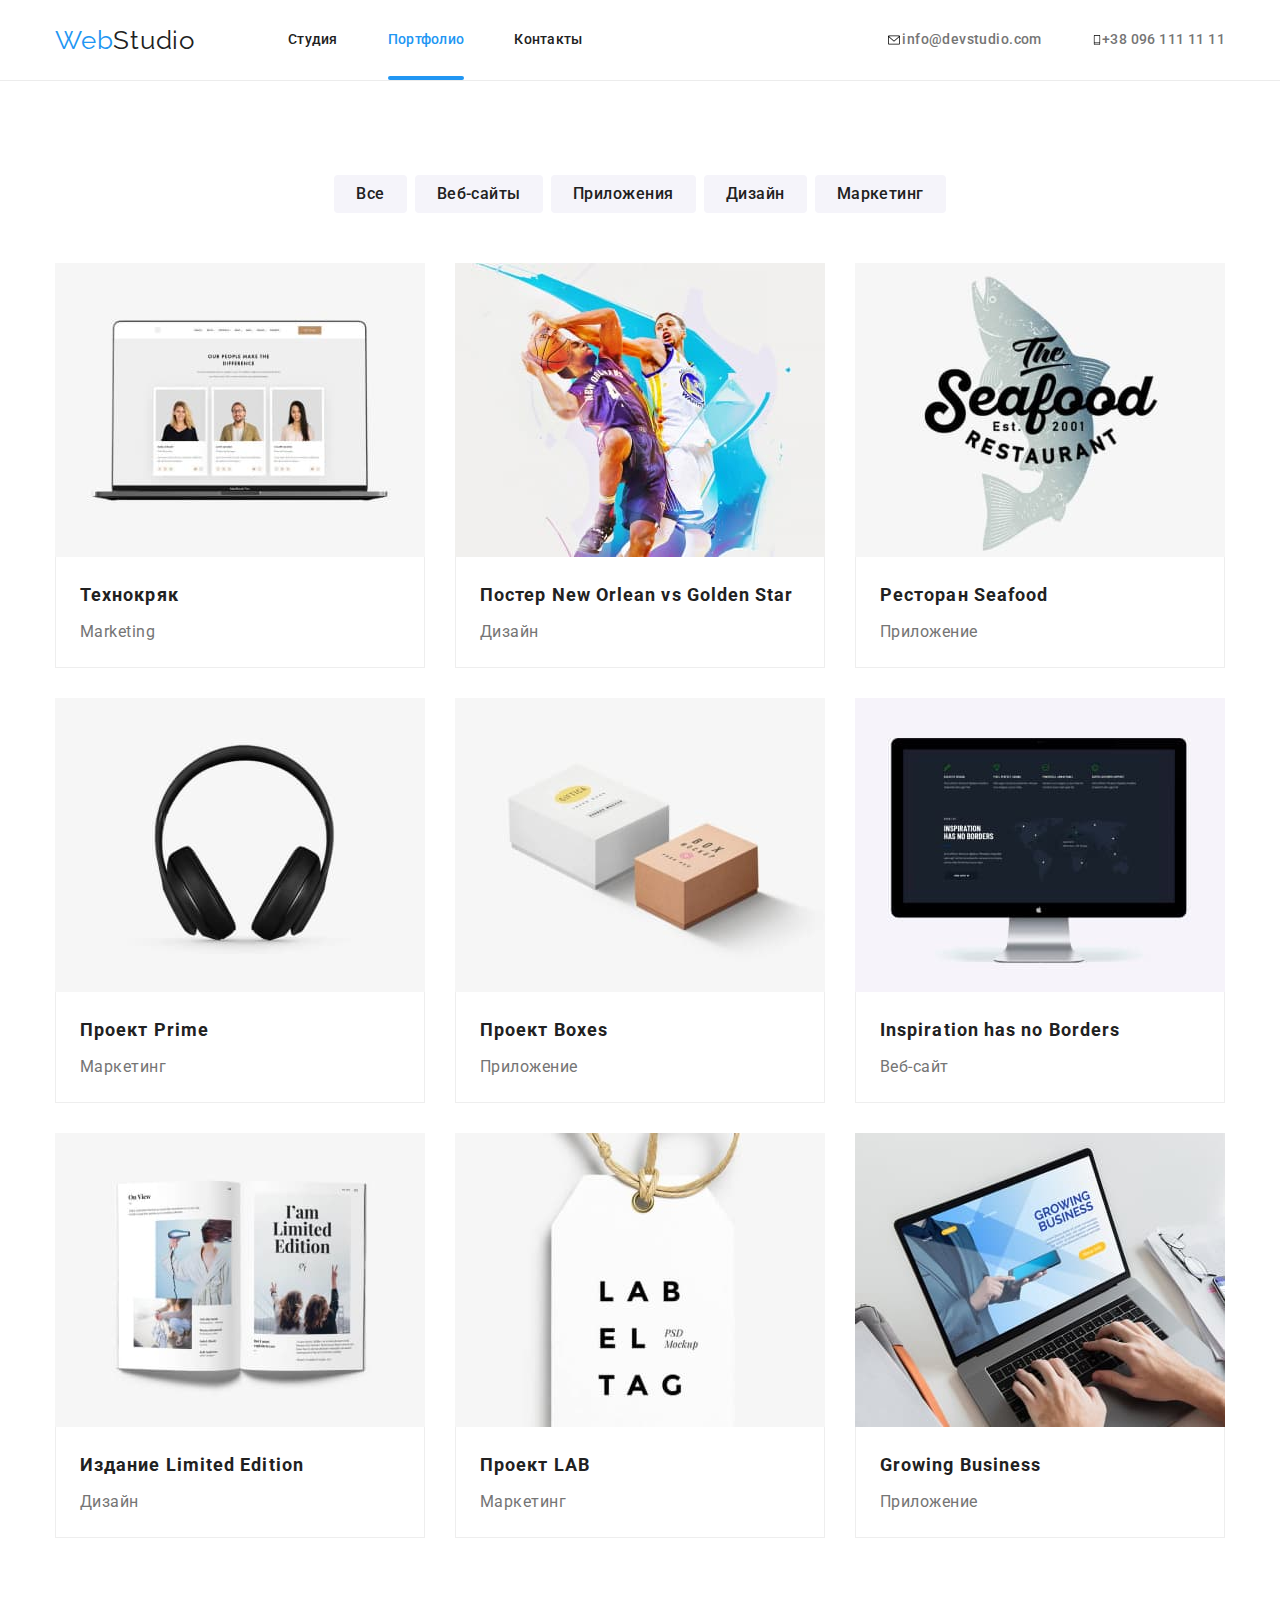
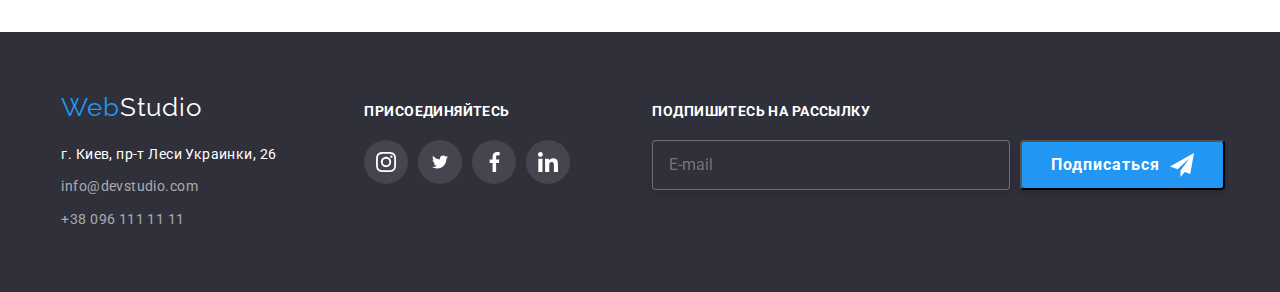
==== portfolio.html @ 7a518232 "Добавление с 7 дз" ====
<!DOCTYPE html>
<html lang="ru">
  <head>
    <meta charset="UTF-8" />
    <meta http-equiv="X-UA-Compatible" content="IE=edge" />
    <meta name="viewport" content="width=device-width, initial-scale=1.0" />
    <title>Портфолио</title>
    <link rel="preconnect" href="https://fonts.gstatic.com" />
    <link
      href="https://fonts.googleapis.com/css2?family=Raleway:wght@700&family=Roboto:wght@400;500;700;900&display=swap"
      rel="stylesheet"
    />
    <link
      rel="stylesheet"
      href="https://cdnjs.cloudflare.com/ajax/libs/modern-normalize/1.0.0/modern-normalize.min.css"
    />
    <link rel="stylesheet" href="css/main.min.css" />
  </head>

  <body class="page">
    <header class="site-header">
      <div class="container">
        <nav class="site-header__nav">
          <a class="logo" href="#">
            <span class="logo__text_accept-color">Web</span
            ><span class="logo__text">Studio</span>
          </a>

          <ul class="site-nav">
            <li class="site-nav__item">
              <a href="index.html" class="site-nav__link">Студия</a>
            </li>
            <li class="site-nav__item">
              <a
                href="portfolio.html"
                class="site-nav__link site-nav__link-is-active"
                >Портфолио</a
              >
            </li>
            <li class="site-nav__item">
              <a href="" class="site-nav__link">Контакты</a>
            </li>
          </ul>
        </nav>

        <ul class="contact-nav">
          <li class="contact-nav__item">
            <a href="mailto:info@devstudio.com" class="contact-nav__link">
              <svg class="contact__icon" width="16" height="12">
                <use href="./images/icons.svg#icon-envelope"></use>
              </svg>
              info@devstudio.com
            </a>
          </li>

          <li class="contact-nav__item">
            <a href="tel:+380961111111" class="contact-nav__link">
              <svg class="contact__icon" width="10" height="16">
                <use href="./images/icons.svg#icon-smartphone"></use>
              </svg>
              +38 096 111 11 11</a
            >
          </li>
        </ul>
      </div>
    </header>

    <main>
      <section class="section">
        <h1 hidden>Портфолио</h1>

        <!-- PORTFOLIO-NAVIGATION -->

        <div class="container">
          <ul class="portfolio-nav">
            <li class="portfolio-nav__item">
              <button type="button" class="portfolio-nav__button">Все</button>
            </li>
            <li class="portfolio-nav__item">
              <button type="button" class="portfolio-nav__button">
                Веб-сайты
              </button>
            </li>
            <li class="portfolio-nav__item">
              <button type="button" class="portfolio-nav__button">
                Приложения
              </button>
            </li>
            <li class="portfolio-nav__item">
              <button type="button" class="portfolio-nav__button">
                Дизайн
              </button>
            </li>
            <li class="portfolio-nav__item">
              <button type="button" class="portfolio-nav__button">
                Маркетинг
              </button>
            </li>
          </ul>

          <!--PORTFOLIO  -->

          <ul class="portfolio">
            <li class="portfolio__item">
              <a href="">
                <div class="portfolio__card">
                  <div class="portfolio__overlay">
                    Технокряк это современная площадка распространения
                    коронавируса. Компании используют эту платформу для
                    цифрового шпионажа и атак на защищённые сервера конкурентов.
                  </div>
                  <img
                    src="images/portfolio-1.jpg"
                    width="370"
                    alt="технокряк"
                  />
                </div>
                <div class="portfolio__direction">
                  <h2 class="portfolio__title">Технокряк</h2>
                  <p class="portfolio__text">Marketing</p>
                </div>
              </a>
            </li>

            <li class="portfolio__item">
              <a href="">
                <div class="portfolio__card">
                  <div class="portfolio__overlay">
                    Технокряк это современная площадка распространения
                    коронавируса. Компании используют эту платформу для
                    цифрового шпионажа и атак на защищённые сервера конкурентов.
                  </div>
                  <img
                    src="images/portfolio-2.jpg"
                    width="370"
                    alt="Постер New Orlean vs Golden Star"
                  />
                </div>
                <div class="portfolio__direction">
                  <h2 class="portfolio__title">
                    Постер New Orlean vs Golden Star
                  </h2>
                  <p class="portfolio__text">Дизайн</p>
                </div>
              </a>
            </li>

            <li class="portfolio__item">
              <a href="">
                <div class="portfolio__card">
                  <div class="portfolio__overlay">
                    Технокряк это современная площадка распространения
                    коронавируса. Компании используют эту платформу для
                    цифрового шпионажа и атак на защищённые сервера конкурентов.
                  </div>
                  <img
                    src="images/portfolio-3.jpg"
                    width="370"
                    alt="Ресторан Seafood"
                  />
                </div>
                <div class="portfolio__direction">
                  <h2 class="portfolio__title">Ресторан Seafood</h2>
                  <p class="portfolio__text">Приложение</p>
                </div>
              </a>
            </li>

            <li class="portfolio__item">
              <a href="">
                <div class="portfolio__card">
                  <div class="portfolio__overlay">
                    Технокряк это современная площадка распространения
                    коронавируса. Компании используют эту платформу для
                    цифрового шпионажа и атак на защищённые сервера конкурентов.
                  </div>
                  <img
                    src="images/potfolio-4.jpg"
                    width="370"
                    alt="Проект Prime"
                  />
                </div>
                <div class="portfolio__direction">
                  <h2 class="portfolio__title">Проект Prime</h2>
                  <p class="portfolio__text">Маркетинг</p>
                </div>
              </a>
            </li>

            <li class="portfolio__item">
              <a href="">
                <div class="portfolio__card">
                  <div class="portfolio__overlay">
                    Технокряк это современная площадка распространения
                    коронавируса. Компании используют эту платформу для
                    цифрового шпионажа и атак на защищённые сервера конкурентов.
                  </div>
                  <img
                    src="images/portfolio-5.jpg"
                    width="370"
                    alt="Проект Boxes"
                  />
                </div>
                <div class="portfolio__direction">
                  <h2 class="portfolio__title">Проект Boxes</h2>
                  <p class="portfolio__text">Приложение</p>
                </div>
              </a>
            </li>

            <li class="portfolio__item">
              <a href="">
                <div class="portfolio__card">
                  <div class="portfolio__overlay">
                    Технокряк это современная площадка распространения
                    коронавируса. Компании используют эту платформу для
                    цифрового шпионажа и атак на защищённые сервера конкурентов.
                  </div>
                  <img
                    src="images/portfolio-6.jpg"
                    width="370"
                    alt="Inspiration has no Borders"
                  />
                </div>
                <div class="portfolio__direction">
                  <h2 class="portfolio__title">Inspiration has no Borders</h2>
                  <p class="portfolio__text">Веб-сайт</p>
                </div>
              </a>
            </li>

            <li class="portfolio__item">
              <a href="">
                <div class="portfolio__card">
                  <div class="portfolio__overlay">
                    Технокряк это современная площадка распространения
                    коронавируса. Компании используют эту платформу для
                    цифрового шпионажа и атак на защищённые сервера конкурентов.
                  </div>
                  <img
                    src="images/portfolio-7.jpg"
                    width="370"
                    alt="Издание Limited Edition"
                  />
                </div>
                <div class="portfolio__direction">
                  <h2 class="portfolio__title">Издание Limited Edition</h2>
                  <p class="portfolio__text">Дизайн</p>
                </div>
              </a>
            </li>

            <li class="portfolio__item">
              <a href="">
                <div class="portfolio__card">
                  <div class="portfolio__overlay">
                    Технокряк это современная площадка распространения
                    коронавируса. Компании используют эту платформу для
                    цифрового шпионажа и атак на защищённые сервера конкурентов.
                  </div>
                  <img
                    src="images/portfolio-8.jpg"
                    width="370"
                    alt="Проект LAB"
                  />
                </div>
                <div class="portfolio__direction">
                  <h2 class="portfolio__title">Проект LAB</h2>
                  <p class="portfolio__text">Маркетинг</p>
                </div>
              </a>
            </li>

            <li class="portfolio__item">
              <a href="">
                <div class="portfolio__card">
                  <div class="portfolio__overlay">
                    Технокряк это современная площадка распространения
                    коронавируса. Компании используют эту платформу для
                    цифрового шпионажа и атак на защищённые сервера конкурентов.
                  </div>
                  <img
                    src="images/portfolio-9.jpg"
                    width="370"
                    alt="Growing Business"
                  />
                </div>
                <div class="portfolio__direction">
                  <h2 class="portfolio__title">Growing Business</h2>
                  <p class="portfolio__text">Приложение</p>
                </div>
              </a>
            </li>
          </ul>
        </div>
      </section>
    </main>

    <!-- FOOTER -->

    <footer class="footer">
      <div class="container">
        <div class="footer-contaсt">
          <a class="logo" href="#">
            <span class="logo__text_accept-color">Web</span
            ><span class="logo__text_white">Studio</span>
          </a>
          <address class="footer-contaсt__address">
            г. Киев, пр-т Леси Украинки, 26

            <ul class="footer-contaсt__list">
              <li class="footer-contaсt__item">
                <a href="mailto:info@devstudio.com" class="footer-contaсt__link"
                  >info@devstudio.com</a
                >
              </li>
              <li class="footer-contaсt__item">
                <a href="tel:+380961111111" class="footer-contaсt__link"
                  >+38 096 111 11 11</a
                >
              </li>
            </ul>
          </address>
        </div>

        <!--FOOTER-SOCIAL-LINKS-->

        <div class="footer-social-links">
          <p class="footer__title">Присоединяйтесь</p>
          <ul class="footer-social-links__list">
            <li class="footer-social-links__item">
              <a class="footer-social-links__link" href="#">
                <svg width="20" height="20" class="footer-social-links__icon">
                  <use href="./images/icons.svg#icon-instagram"></use>
                </svg>
              </a>
            </li>
            <li class="footer-social-links__item">
              <a class="footer-social-links__link" href="#">
                <svg width="20" height="16" class="footer-social-links__icon">
                  <use href="./images/icons.svg#icon-twitter"></use>
                </svg>
              </a>
            </li>
            <li class="footer-social-links__item">
              <a class="footer-social-links__link" href="#">
                <svg width="25" height="20" class="footer-social-links__icon">
                  <use href="./images/icons.svg#icon-facebook"></use>
                </svg>
              </a>
            </li>
            <li class="footer-social-links__item">
              <a class="footer-social-links__link" href="#">
                <svg width="20" height="20" class="footer-social-links__icon">
                  <use href="./images/icons.svg#icon-linkedin"></use>
                </svg>
              </a>
            </li>
          </ul>
        </div>

        <!--FOOTER-FORM-SUBSCRIBE-->

        <div>
          <p class="footer__title">Подпишитесь на рассылку</p>
          <form class="form-subscribe">
            <div class="form-subscribe__wrapper">
              <input
                type="email"
                name="email"
                class="form-subscribe__send-email"
                placeholder="E-mail"
              />
            </div>

            <div>
              <button type="submit" class="form-subscribe__submit-email">
                Подписаться
                <svg width="24" height="24" class="form-subscribe__icon-send">
                  <use href="./images/icons.svg#icon-icon-send"></use>
                </svg>
              </button>
            </div>
          </form>
        </div>
      </div>
    </footer>
  </body>
</html>
---- css/main.min.css ----
.page{background-color:#fff;font-family:Roboto, sans-serif}.container{width:1200px;padding:0px 15px;margin:auto}.section{padding-top:94px;padding-bottom:94px}.section__title{color:#212121;letter-spacing:0.03em;font-weight:700;font-size:36px;line-height:1.16;text-align:center;margin-top:0;margin-bottom:50px}ul{list-style:none;padding:0}a{text-decoration:none}img{display:block;max-width:100%}.site-header{border-bottom:1px solid #ececec}.site-header .container{display:flex;justify-content:space-between;align-items:center}.site-header__nav{display:flex;align-items:center}.logo{font-family:Raleway, sans-serif;letter-spacing:0.03em;font-size:26px;line-height:1.19;padding-left:0px;margin-right:93px}.logo__text_accept-color{color:#2196f3}.logo__text{color:#212121}.logo__text_white{color:#fff;letter-spacing:0.03em;font-size:26px;line-height:1.19}.site-nav{display:flex;align-items:center;margin:0px}.site-nav__link{color:#212121;letter-spacing:0.02em;font-weight:500;font-size:14px;line-height:1.14;display:block;padding-bottom:32px;padding-top:32px;transition:color 250ms cubic-bezier(0.4, 0, 0.2, 1)}.site-nav__link:hover,.site-nav__link:focus{color:#2196f3}.site-nav__link-is-active{position:relative;color:#2196f3}.site-nav__link-is-active::after{content:"";position:absolute;left:0;bottom:0;display:block;width:100%;height:4px;border-radius:2px;background-color:#2196f3}.site-nav__item:not(:last-child){margin-right:50px}.contact-nav{padding:0px;margin:0px;display:flex;align-items:center}.contact-nav__link{color:#757575;letter-spacing:0.03em;font-weight:500;font-size:14px;line-height:1.14;margin-top:0px;margin-bottom:0px;margin-left:auto;display:flex;align-items:center;transition:color 250ms cubic-bezier(0.4, 0, 0.2, 1)}.contact-nav__link:hover,.contact-nav__link:focus{color:#2196f3}.contact-nav__item:not(:last-child){margin-right:50px}.contact-nav__icon{fill:#757575;margin-right:10px;transition:fill 250ms cubic-bezier(0.4, 0, 0.2, 1)}.contact-nav__link:hover .contact-nav__icon,.contact-nav__link:focus .contact-nav__icon{fill:#2196f3}.site-hero{margin-top:0px;margin-bottom:0px;text-align:center;max-width:1600px;height:600px;margin-left:auto;margin-right:auto;background-color:#c4c4c4;background-image:linear-gradient(to right, rgba(47,48,58,0.4), rgba(47,48,58,0.4)),url(../images/Overlay.jpg);background-size:cover;background-repeat:no-repeat;background-position:center}.site-hero__title{color:#fff;letter-spacing:0.06em;font-weight:900;font-size:44px;line-height:1.36;margin-top:0px;padding-top:200px;text-transform:uppercase}.site-hero__button{color:#fff;background-color:#2196f3;letter-spacing:0.06em;font-size:16px;line-height:1.87;text-align:center;font-weight:700;cursor:pointer;border-radius:4px;padding:10px 32px;min-width:200px}.feature__list{display:flex;margin:0px}.feature__list .feature__title{letter-spacing:0.03em;font-weight:700;font-size:14px;line-height:1.14;text-transform:uppercase;margin-bottom:10px;margin-top:0px;color:#212121}.feature__list .feature__text{color:#757575;letter-spacing:0.03em;font-size:14px;line-height:1.71;margin:0px;display:flex}.feature__item{width:270px}.feature__item:not(:last-child){margin-right:30px}.feature__item-bgr{width:270px;height:120px;background:#f5f4fa;border-radius:4px;display:flex;margin-bottom:30px}.feature__icon{display:inline-block;margin:auto}.section-skills{padding-top:0px}.section-skills__images{display:flex;justify-content:space-between;margin:0px}.section-skills__card{position:relative}.section-skills__description{width:100%;background:rgba(47,48,58,0.8);padding:27px 82px;font-weight:700;font-size:14px;line-height:1.14;text-align:center;letter-spacing:0.03em;text-transform:uppercase;color:#fff;position:absolute;bottom:0}.section-team{background-color:#f5f4fa}.team-cards{display:flex;margin:0px}.team-cards__item{width:270px;background-color:#fff;text-align:center;box-shadow:0px 1px 3px rgba(0,0,0,0.12),0px 1px 1px rgba(0,0,0,0.14),0px 2px 1px rgba(0,0,0,0.2);border-radius:0px 0px 4px 4px}.team-cards__item:not(:last-child){margin-right:30px}.team-cards__name{padding-top:30px;padding-bottom:30px;padding-left:32px;padding-right:32px}.team-cards__title{font-weight:500;color:#212121;font-size:16px;line-height:1.18;letter-spacing:0.03em;margin-bottom:10px;margin-top:0px}.team-cards__text{color:#757575;font-size:16px;line-height:1.18;letter-spacing:0.03em;margin:0px}.social-network{display:flex;justify-content:space-between;margin:0 auto;margin-top:16px}.social-network__icon{fill:#afb1b8;transition:fill 250ms cubic-bezier(0.4, 0, 0.2, 1)}.social-network__link{width:44px;height:44px;display:flex;justify-content:center;align-items:center;border-radius:50%}.social-network__link{transition:background-color 250ms cubic-bezier(0.4, 0, 0.2, 1)}.social-network__link:hover .social-network__icon{fill:#fff}.social-network__link:hover{background-color:#2196f3}.clients{display:flex;margin:0 auto}.clients__item:not(:last-child){margin-right:30px}.clients__link{width:170px;height:90px;border:1px solid #afb1b8;border-radius:4px;display:flex;align-items:center;justify-content:center;transition:border 250ms cubic-bezier(0.4, 0, 0.2, 1)}.clients__icon{fill:#afb1b8;transition:fill 250ms cubic-bezier(0.4, 0, 0.2, 1)}.clients__link:hover .clients__icon{fill:#2196f3}.clients__link:hover{border:1px solid #2196f3}.portfolio-nav{margin-bottom:50px;display:flex;justify-content:center;margin-top:0px}.portfolio-nav__button{color:#fff;background-color:#2196f3;letter-spacing:0.06em;font-size:16px;line-height:1.87;text-align:center;font-weight:700;cursor:pointer;border-radius:4px;padding:6px 22px;border:0px;transition-property:color, background-color, box-shadow;transition-duration:250ms;transition-timing-function:cubic-bezier(0.4, 0, 0.2, 1)}.portfolio-nav__item{margin-left:8px}.portfolio-nav__item:first-child{margin-left:0px}.portfolio-nav .portfolio-nav__button{background-color:#f5f4fa;color:#212121;border-radius:4px;font-weight:500;font-size:16px;line-height:1.62;letter-spacing:0.03em}.portfolio-nav .portfolio-nav__button:hover,.portfolio-nav .portfolio-nav__button:focus{color:#fff;background-color:#2196f3;box-shadow:0px 3px 1px rgba(0,0,0,0.1),0px 1px 2px rgba(0,0,0,0.08),0px 2px 2px rgba(0,0,0,0.12);border-radius:4px}.portfolio{display:flex;flex-wrap:wrap;margin-top:-30px;margin-left:-30px;margin-bottom:0px}.portfolio__card{position:relative;overflow:hidden}.portfolio__overlay{position:absolute;top:0;left:0;width:100%;height:100%;background-color:rgba(33,150,243,0.9);transform:translateY(100%);transition:transform 250ms cubic-bezier(0.4, 0, 0.2, 1);color:#fff;padding:60px 20px;font-size:18px;line-height:1.55;letter-spacing:0.03em}.portfolio__direction{padding:20px 24px;border-left:1px solid #eee;border-right:1px solid #eee;border-bottom:1px solid #eee}.portfolio__title{color:#212121;font-weight:700;font-size:18px;line-height:2;letter-spacing:0.06em;margin:0px}.portfolio__text{font-size:16px;line-height:1.87;letter-spacing:0.03em;color:#757575;margin-top:4px;margin-bottom:0px}.portfolio__item{background:#fff;box-sizing:border-box;width:370px;padding:0;margin-left:30px;margin-top:30px;transition:box-shadow 250ms cubic-bezier(0.4, 0, 0.2, 1)}.portfolio__item:hover{box-shadow:0px 1px 1px rgba(0,0,0,0.12),0px 4px 4px rgba(0,0,0,0.06),1px 4px 6px rgba(0,0,0,0.16)}.portfolio__item:hover .portfolio__overlay{transform:translateY(0)}.footer{background-color:#2f303a;padding-bottom:60px;padding-top:60px}.footer__title{font-weight:700;text-transform:uppercase;color:#fff;letter-spacing:0.03em;font-size:14px;line-height:1.14;margin-top:0px;margin-bottom:0px}.footer .container{display:flex;align-items:baseline}.footer-contaсt{margin-right:70px;margin-left:auto}.footer-contaсt__address{color:#fff;font-style:normal;font-size:14px;line-height:1.71;letter-spacing:0.03em;margin-top:20px}.footer-contaсt__list{margin-bottom:0px;padding-left:0px;margin-top:9px}.footer-contaсt__link{font-size:14px;line-height:1.71;letter-spacing:0.03em;text-decoration:none;color:rgba(255,255,255,0.6);display:inline-block}.footer-contaсt__item:last-child{margin-top:9px}.footer-social-links{margin-right:82px}.footer-social-links__list{display:flex;margin:0 auto;margin-top:20px}.footer-social-links__item:not(:last-child){margin-right:10px}.footer-social-links__link{width:44px;height:44px;display:flex;justify-content:center;align-items:center;border-radius:50%;background:rgba(255,255,255,0.1)}.footer-social-links__icon{fill:#fff}.footer-social-links__link{transition:background-color 250ms cubic-bezier(0.4, 0, 0.2, 1)}.footer-social-links__link:hover{background:#2196f3}.form-subscribe{display:flex;margin-top:20px}.form-subscribe:focus{color:#2196f3}.form-subscribe__submit-email{display:flex;align-items:center;min-width:200px;height:50px;color:#fff;background-color:#2196f3;letter-spacing:0.06em;font-size:16px;line-height:1.87;text-align:center;font-weight:700;cursor:pointer;border-radius:4px;padding:13px 29px;box-shadow:0px 4px 4px rgba(0,0,0,0.15)}.form-subscribe__icon-send{margin-left:10px;fill:#fff}.form-subscribe__wrapper{position:relative}.form-subscribe__send-email{width:358px;height:50px;margin-right:10px;background-color:#2f303a;border:1px solid rgba(255,255,255,0.3);filter:drop-shadow(0px 4px 4px rgba(0,0,0,0.15));border-radius:4px;padding-left:16px;font-weight:400;font-size:16px;line-height:1.25;color:rgba(255,255,255,0.6)}.form-subscribe__send-email::placeholder{font-weight:400;font-size:16px;line-height:1.25;margin-top:15px;margin-bottom:15px}.backdrop{position:fixed;top:0;left:0;width:100%;height:100%;background-color:rgba(0,0,0,0.2);opacity:1;transition:opacity 250ms cubic-bezier(0.4, 0, 0.2, 1)}.backdrop.is-hidden{opacity:0;pointer-events:none;visibility:hidden;transition:visibility 250ms cubic-bezier(0.4, 0, 0.2, 1),opacity 250ms cubic-bezier(0.4, 0, 0.2, 1)}.backdrop.is-hidden .modal{transform:translate(-50%, -50%) scale(0.9)}.modal{position:absolute;top:50%;left:50%;width:528px;height:581px;background-color:#fff;box-shadow:0px 1px 3px rgba(0,0,0,0.12),0px 1px 1px rgba(0,0,0,0.14),0px 2px 1px rgba(0,0,0,0.2);border-radius:4px;transform:translate(-50%, -50%) scale(1);transition:transform 250ms cubic-bezier(0.4, 0, 0.2, 1)}.modal__content{padding:40px}.modal__header{margin-bottom:12px;font-weight:700;font-size:20px;line-height:1.15;text-align:center;letter-spacing:0.03em;color:#212121}.modal__btn-submit{display:block;margin:0 auto;margin-top:30px;width:200px;height:50px;cursor:pointer;border:none;background:#2196f3;box-shadow:0px 4px 4px rgba(0,0,0,0.15);border-radius:4px;font-weight:700;font-size:16px;line-height:1.87;letter-spacing:0.06em;color:#fff;transition:background-color 250ms cubic-bezier(0.4, 0, 0.2, 1)}.modal__btn-submit:hover{background:#188ce8;box-shadow:0px 4px 4px rgba(0,0,0,0.15);border-radius:4px}.modal__btn-close{position:absolute;top:0;right:0;display:flex;height:38px;padding:0;background-color:#fff;border:none}.modal__btn-close_bgr{position:relative;margin-top:8px;margin-right:8px;width:30px;height:30px;border:1px solid rgba(0,0,0,0.1);border-radius:50%;background-color:#fff}.modal__btn-close_icon{position:absolute;top:50%;left:50%;transform:translate(-50%, -50%);transition:fill 250ms cubic-bezier(0.4, 0, 0.2, 1)}.modal__btn-close_icon:hover,.modal__btn-close_icon:focus{fill:#2196f3}.modal-form{display:flex;flex-direction:column}.modal-form__label-text{color:#757575}.modal-form label:not(:last-child){margin-bottom:10px}.modal-form .modal-input-wrapper__text:focus,.modal-form textarea:focus{outline:none;border:1px solid #2196f3}.modal-form textarea{height:120px;padding:12px 16px;resize:none}.modal-form .modal-input-wrapper__text:focus+.modal-input-wrapper__icon{fill:#2196f3}.modal-input-wrapper{display:block;position:relative}.modal-input-wrapper__text{border:1px solid rgba(33,33,33,0.2);border-radius:4px;width:100%;color:#212121;height:40px;padding-left:42px}.modal-input-wrapper__icon{position:absolute;top:50%;transform:translateY(-50%);left:12px}.checkbox{display:flex;align-items:center;justify-content:center;margin-bottom:30px}.checkbox__link{color:#2196f3;text-decoration:underline;font-weight:normal;font-size:14px;line-height:1.71;letter-spacing:0.03em}.checkbox__hidden{position:absolute;width:1px;height:1px;margin:-1px;border:0;padding:0;clip:rect(0 0 0 0);overflow:hidden}.checkbox__hidden:checked+.checkbox__icon{background-color:#2196f3;border:none}.checkbox__icon{margin-right:8px;display:flex;justify-content:center;align-items:center;width:16px;height:15px;border:2px solid #212121;border-radius:2px}.checkbox__icon>.checkbox__icon-check{fill:transparent}.checkbox:checked+* .checkbox__icon-check{fill:#fff}.checkbox__text{font-weight:normal;font-size:14px;line-height:1.71;letter-spacing:0.03em;color:#757575}
/*# sourceMappingURL=main.min.css.map */
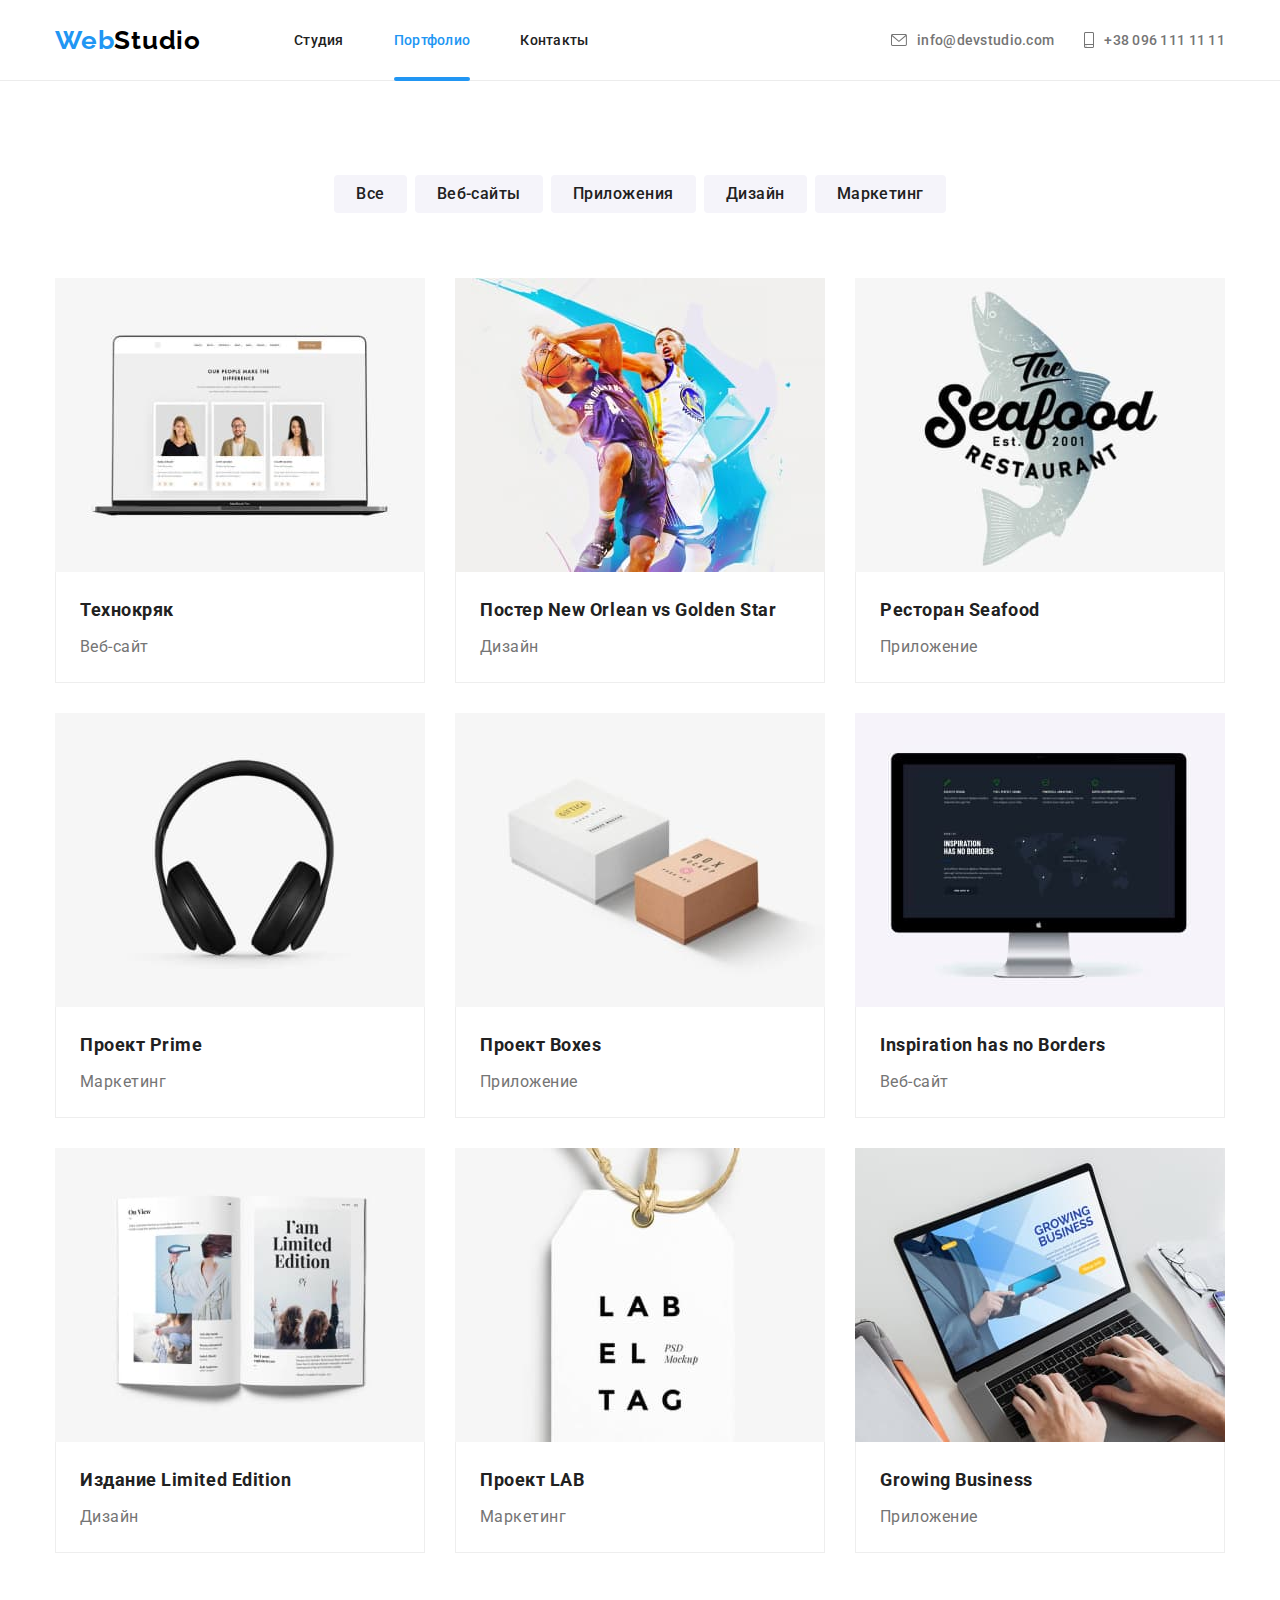
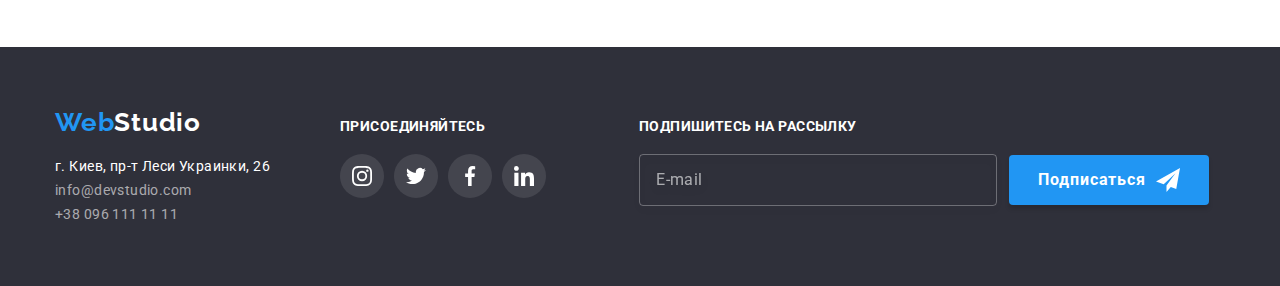
==== commit 497953cc: "Правки" ====
--- a/portfolio.html
+++ b/portfolio.html
@@ -2,388 +2,572 @@
 <html lang="ru">
   <head>
     <meta charset="UTF-8" />
-    <meta http-equiv="X-UA-Compatible" content="IE=edge" />
     <meta name="viewport" content="width=device-width, initial-scale=1.0" />
-    <title>Портфолио</title>
+    <title>WebStudio</title>
+    <link
+      rel="stylesheet"
+      href="https://cdnjs.cloudflare.com/ajax/libs/modern-normalize/1.0.0/modern-normalize.min.css"
+      integrity="sha512-Zx6MlUMKSVJoQ+83OwhdILe8cSEsCzfqThJd7J/VA2UrK6Ctj85p+xzqfyuNXE5B1k25uUdmJ2OzItbBy9GHAQ=="
+      crossorigin="anonymous"
+    />
     <link rel="preconnect" href="https://fonts.gstatic.com" />
+
     <link
       href="https://fonts.googleapis.com/css2?family=Raleway:wght@700&family=Roboto:wght@400;500;700;900&display=swap"
       rel="stylesheet"
     />
-    <link
-      rel="stylesheet"
-      href="https://cdnjs.cloudflare.com/ajax/libs/modern-normalize/1.0.0/modern-normalize.min.css"
-    />
-    <link rel="stylesheet" href="css/main.min.css" />
+    <link rel="stylesheet" href="./css/portfolio.min.css" />
   </head>
-
-  <body class="page">
-    <header class="site-header">
-      <div class="container">
-        <nav class="site-header__nav">
-          <a class="logo" href="#">
-            <span class="logo__text_accept-color">Web</span
-            ><span class="logo__text">Studio</span>
-          </a>
-
-          <ul class="site-nav">
-            <li class="site-nav__item">
-              <a href="index.html" class="site-nav__link">Студия</a>
-            </li>
-            <li class="site-nav__item">
-              <a
-                href="portfolio.html"
-                class="site-nav__link site-nav__link-is-active"
-                >Портфолио</a
-              >
-            </li>
-            <li class="site-nav__item">
-              <a href="" class="site-nav__link">Контакты</a>
-            </li>
-          </ul>
+  <body>
+    <!-- Header -->
+    <header class="header">
+      <div class="container header__container">
+        <nav class="navigation header__navigation" aria-label="Main navigation">
+          <a href="./index.html" aria-label="Логотип WebStudio" class="logo"
+            ><span class="logo--accent">Web</span>Studio</a
+          >
+
+          <button
+            type="button"
+            class="button-menu button--type-button is-open"
+            aria-expanded="false"
+            aria-controls="menu-container"
+            data-menu-button
+          >
+            <svg
+              width="40"
+              height="40"
+              aria-label="Переключатель мобильного меню"
+            >
+              <use
+                class="icon-cross"
+                href="./images/icons/icons.svg#icon-cross"
+              ></use>
+              <use
+                class="icon-menu"
+                href="./images/icons/icons.svg#icon-menu"
+              ></use>
+            </svg>
+          </button>
+
+          <div class="menu-container" id="menu-container" data-menu>
+            <ul class="navigation__site-nav">
+              <li class="navigation__list-item">
+                <a
+                  href="./index.html"
+                  class="navigation__link header__link link-no-style"
+                  >Студия</a
+                >
+              </li>
+              <li class="navigation__list-item">
+                <a
+                  href="./portfolio.html"
+                  class="navigation__link header__link navigation__link--current link-no-style"
+                  >Портфолио</a
+                >
+              </li>
+              <li class="navigation__list-item">
+                <a
+                  href="#address"
+                  class="navigation__link header__link link-no-style"
+                  >Контакты</a
+                >
+              </li>
+            </ul>
+
+            <ul class="contacts-list header__contacts">
+              <li class="contacts-list__item">
+                <a
+                  href="mailto:info@devstudio.com"
+                  class="contacts-list__link header__link link-no-style"
+                >
+                  <svg
+                    class="header__icon header__icon--mail"
+                    width="16"
+                    height="12"
+                  >
+                    <use href="./images/icons/icons.svg#envelope"></use>
+                  </svg>
+                  info@devstudio.com</a
+                >
+              </li>
+              <li class="contacts-list__item">
+                <a
+                  href="tel:+380961111111"
+                  class="contacts-list__link header__link link-no-style"
+                >
+                  <svg
+                    class="header__icon header__icon--phone"
+                    width="10"
+                    height="16"
+                  >
+                    <use href="./images/icons/icons.svg#smartphone"></use>
+                  </svg>
+                  +38 096 111 11 11</a
+                >
+              </li>
+            </ul>
+
+            <ul class="mobile-social">
+              <li class="mobile-social__item link-no-style">
+                <a
+                  aria-label="Ссылка на Instagram"
+                  class="mobile-social__link link-no-style"
+                  href="https://www.instagram.com"
+                  target="_blank"
+                  rel="noopener nofollow norefferer"
+                >
+                  Instagram
+                </a>
+              </li>
+              <li class="mobile-social__item">
+                <a
+                  aria-label="Ссылка на Twitter"
+                  class="mobile-social__link link-no-style"
+                  href="https://www.twitter.com"
+                  target="_blank"
+                  rel="noopener nofollow norefferer"
+                >
+                  Twitter
+                </a>
+              </li>
+              <li class="mobile-social__item">
+                <a
+                  aria-label="Ссылка на Facebook"
+                  class="mobile-social__link link-no-style"
+                  href="https://www.facebook.com"
+                  target="_blank"
+                  rel="noopener nofollow norefferer"
+                >
+                  Facebook
+                </a>
+              </li>
+              <li class="mobile-social__item">
+                <a
+                  aria-label="Ссылка на LinkedIn"
+                  class="mobile-social__link link-no-style"
+                  href="https://www.linkedin.com"
+                  target="_blank"
+                  rel="noopener nofollow norefferer"
+                >
+                  LinkedIn
+                </a>
+              </li>
+            </ul>
+          </div>
         </nav>
-
-        <ul class="contact-nav">
-          <li class="contact-nav__item">
-            <a href="mailto:info@devstudio.com" class="contact-nav__link">
-              <svg class="contact__icon" width="16" height="12">
-                <use href="./images/icons.svg#icon-envelope"></use>
-              </svg>
-              info@devstudio.com
-            </a>
-          </li>
-
-          <li class="contact-nav__item">
-            <a href="tel:+380961111111" class="contact-nav__link">
-              <svg class="contact__icon" width="10" height="16">
-                <use href="./images/icons.svg#icon-smartphone"></use>
-              </svg>
-              +38 096 111 11 11</a
-            >
-          </li>
-        </ul>
       </div>
     </header>
-
+    <!-- /Header -->
     <main>
+      <!-- Portfolio -->
       <section class="section">
-        <h1 hidden>Портфолио</h1>
-
-        <!-- PORTFOLIO-NAVIGATION -->
-
         <div class="container">
-          <ul class="portfolio-nav">
-            <li class="portfolio-nav__item">
-              <button type="button" class="portfolio-nav__button">Все</button>
-            </li>
-            <li class="portfolio-nav__item">
-              <button type="button" class="portfolio-nav__button">
-                Веб-сайты
-              </button>
-            </li>
-            <li class="portfolio-nav__item">
-              <button type="button" class="portfolio-nav__button">
-                Приложения
-              </button>
-            </li>
-            <li class="portfolio-nav__item">
-              <button type="button" class="portfolio-nav__button">
-                Дизайн
-              </button>
-            </li>
-            <li class="portfolio-nav__item">
-              <button type="button" class="portfolio-nav__button">
-                Маркетинг
-              </button>
+          <h1 hidden class="section__title">Галерея</h1>
+          <ul class="filter-list">
+            <li class="filter-list__item">
+              <button type="button" class="button-secondary">Все</button>
+            </li>
+            <li class="filter-list__item">
+              <button type="button" class="button-secondary">Веб-сайты</button>
+            </li>
+            <li class="filter-list__item">
+              <button type="button" class="button-secondary">Приложения</button>
+            </li>
+            <li class="filter-list__item">
+              <button type="button" class="button-secondary">Дизайн</button>
+            </li>
+            <li class="filter-list__item">
+              <button type="button" class="button-secondary">Маркетинг</button>
             </li>
           </ul>
-
-          <!--PORTFOLIO  -->
-
-          <ul class="portfolio">
-            <li class="portfolio__item">
-              <a href="">
-                <div class="portfolio__card">
-                  <div class="portfolio__overlay">
-                    Технокряк это современная площадка распространения
-                    коронавируса. Компании используют эту платформу для
-                    цифрового шпионажа и атак на защищённые сервера конкурентов.
-                  </div>
-                  <img
-                    src="images/portfolio-1.jpg"
-                    width="370"
-                    alt="технокряк"
-                  />
-                </div>
-                <div class="portfolio__direction">
-                  <h2 class="portfolio__title">Технокряк</h2>
-                  <p class="portfolio__text">Marketing</p>
-                </div>
-              </a>
-            </li>
-
-            <li class="portfolio__item">
-              <a href="">
-                <div class="portfolio__card">
-                  <div class="portfolio__overlay">
-                    Технокряк это современная площадка распространения
-                    коронавируса. Компании используют эту платформу для
-                    цифрового шпионажа и атак на защищённые сервера конкурентов.
-                  </div>
-                  <img
-                    src="images/portfolio-2.jpg"
-                    width="370"
-                    alt="Постер New Orlean vs Golden Star"
-                  />
-                </div>
-                <div class="portfolio__direction">
-                  <h2 class="portfolio__title">
-                    Постер New Orlean vs Golden Star
-                  </h2>
-                  <p class="portfolio__text">Дизайн</p>
-                </div>
-              </a>
-            </li>
-
-            <li class="portfolio__item">
-              <a href="">
-                <div class="portfolio__card">
-                  <div class="portfolio__overlay">
-                    Технокряк это современная площадка распространения
-                    коронавируса. Компании используют эту платформу для
-                    цифрового шпионажа и атак на защищённые сервера конкурентов.
-                  </div>
-                  <img
-                    src="images/portfolio-3.jpg"
-                    width="370"
-                    alt="Ресторан Seafood"
-                  />
-                </div>
-                <div class="portfolio__direction">
-                  <h2 class="portfolio__title">Ресторан Seafood</h2>
-                  <p class="portfolio__text">Приложение</p>
-                </div>
-              </a>
-            </li>
-
-            <li class="portfolio__item">
-              <a href="">
-                <div class="portfolio__card">
-                  <div class="portfolio__overlay">
-                    Технокряк это современная площадка распространения
-                    коронавируса. Компании используют эту платформу для
-                    цифрового шпионажа и атак на защищённые сервера конкурентов.
-                  </div>
-                  <img
-                    src="images/potfolio-4.jpg"
-                    width="370"
-                    alt="Проект Prime"
-                  />
-                </div>
-                <div class="portfolio__direction">
-                  <h2 class="portfolio__title">Проект Prime</h2>
-                  <p class="portfolio__text">Маркетинг</p>
-                </div>
-              </a>
-            </li>
-
-            <li class="portfolio__item">
-              <a href="">
-                <div class="portfolio__card">
-                  <div class="portfolio__overlay">
-                    Технокряк это современная площадка распространения
-                    коронавируса. Компании используют эту платформу для
-                    цифрового шпионажа и атак на защищённые сервера конкурентов.
-                  </div>
-                  <img
-                    src="images/portfolio-5.jpg"
-                    width="370"
-                    alt="Проект Boxes"
-                  />
-                </div>
-                <div class="portfolio__direction">
-                  <h2 class="portfolio__title">Проект Boxes</h2>
-                  <p class="portfolio__text">Приложение</p>
-                </div>
-              </a>
-            </li>
-
-            <li class="portfolio__item">
-              <a href="">
-                <div class="portfolio__card">
-                  <div class="portfolio__overlay">
-                    Технокряк это современная площадка распространения
-                    коронавируса. Компании используют эту платформу для
-                    цифрового шпионажа и атак на защищённые сервера конкурентов.
-                  </div>
-                  <img
-                    src="images/portfolio-6.jpg"
-                    width="370"
-                    alt="Inspiration has no Borders"
-                  />
-                </div>
-                <div class="portfolio__direction">
-                  <h2 class="portfolio__title">Inspiration has no Borders</h2>
-                  <p class="portfolio__text">Веб-сайт</p>
-                </div>
-              </a>
-            </li>
-
-            <li class="portfolio__item">
-              <a href="">
-                <div class="portfolio__card">
-                  <div class="portfolio__overlay">
-                    Технокряк это современная площадка распространения
-                    коронавируса. Компании используют эту платформу для
-                    цифрового шпионажа и атак на защищённые сервера конкурентов.
-                  </div>
-                  <img
-                    src="images/portfolio-7.jpg"
-                    width="370"
-                    alt="Издание Limited Edition"
-                  />
-                </div>
-                <div class="portfolio__direction">
-                  <h2 class="portfolio__title">Издание Limited Edition</h2>
-                  <p class="portfolio__text">Дизайн</p>
-                </div>
-              </a>
-            </li>
-
-            <li class="portfolio__item">
-              <a href="">
-                <div class="portfolio__card">
-                  <div class="portfolio__overlay">
-                    Технокряк это современная площадка распространения
-                    коронавируса. Компании используют эту платформу для
-                    цифрового шпионажа и атак на защищённые сервера конкурентов.
-                  </div>
-                  <img
-                    src="images/portfolio-8.jpg"
-                    width="370"
-                    alt="Проект LAB"
-                  />
-                </div>
-                <div class="portfolio__direction">
-                  <h2 class="portfolio__title">Проект LAB</h2>
-                  <p class="portfolio__text">Маркетинг</p>
-                </div>
-              </a>
-            </li>
-
-            <li class="portfolio__item">
-              <a href="">
-                <div class="portfolio__card">
-                  <div class="portfolio__overlay">
-                    Технокряк это современная площадка распространения
-                    коронавируса. Компании используют эту платформу для
-                    цифрового шпионажа и атак на защищённые сервера конкурентов.
-                  </div>
-                  <img
-                    src="images/portfolio-9.jpg"
-                    width="370"
-                    alt="Growing Business"
-                  />
-                </div>
-                <div class="portfolio__direction">
-                  <h2 class="portfolio__title">Growing Business</h2>
-                  <p class="portfolio__text">Приложение</p>
-                </div>
-              </a>
+          <ul class="gallery-list">
+            <li class="gallery-list__item">
+              <article class="gallery-card">
+                <a href="#" class="gallery-card__link">
+                  <div class="gallery-card__thumb">
+                    <img
+                      src="./images/product/techno-crack.jpg"
+                      alt="Веб-сайт Технокряк"
+                      sizes="(min-width:1200px) 370px, (min-width:768px) 354px, 100vw"
+                      srcset="
+                        ./images/product/techno-crack.jpg    370w,
+                        ./images/product/techno-crack@2x.jpg 740w
+                      "
+                    />
+                    <div class="gallery-card__overlay">
+                      <p class="gallery-card__text-overlay">
+                        Технокряк это современная площадка распространения
+                        коронавируса. Компании используют эту платформу для
+                        цифрового шпионажа и атак на защищённые сервера
+                        конкурентов.
+                      </p>
+                    </div>
+                  </div>
+                  <div class="gallery-card__box">
+                    <h2 class="gallery-card__title">Технокряк</h2>
+                    <p class="gallery-card__text">Веб-сайт</p>
+                  </div>
+                </a>
+              </article>
+            </li>
+
+            <li class="gallery-list__item">
+              <article class="gallery-card">
+                <a href="#" class="gallery-card__link">
+                  <div class="gallery-card__thumb">
+                    <img
+                      src="./images/product/new_orlean_vs_golden_star.jpg"
+                      alt="Постер New Orlean vs Golden Star"
+                      sizes="(min-width:1200px) 370px, (min-width:768px) 354px, 100vw"
+                      srcset="
+                        ./images/product/new_orlean_vs_golden_star.jpg    370w,
+                        ./images/product/new_orlean_vs_golden_star@2x.jpg 740w
+                      "
+                    />
+                    <div class="gallery-card__overlay">
+                      <p class="gallery-card__text-overlay">
+                        Технокряк это современная площадка распространения
+                        коронавируса. Компании используют эту платформу для
+                        цифрового шпионажа и атак на защищённые сервера
+                        конкурентов.
+                      </p>
+                    </div>
+                  </div>
+                  <div class="gallery-card__box">
+                    <h2 class="gallery-card__title">
+                      Постер New Orlean vs Golden Star
+                    </h2>
+                    <p class="gallery-card__text">Дизайн</p>
+                  </div>
+                </a>
+              </article>
+            </li>
+
+            <li class="gallery-list__item">
+              <article class="gallery-card">
+                <a href="#" class="gallery-card__link">
+                  <div class="gallery-card__thumb">
+                    <img
+                      src="./images/product/seafood.jpg"
+                      alt="Ресторан Seafood"
+                      sizes="(min-width:1200px) 370px, (min-width:768px) 354px, 100vw"
+                      srcset="
+                        ./images/product/seafood.jpg    370w,
+                        ./images/product/seafood@2x.jpg 740w
+                      "
+                    />
+                    <div class="gallery-card__overlay">
+                      <p class="gallery-card__text-overlay">
+                        Технокряк это современная площадка распространения
+                        коронавируса. Компании используют эту платформу для
+                        цифрового шпионажа и атак на защищённые сервера
+                        конкурентов.
+                      </p>
+                    </div>
+                  </div>
+                  <div class="gallery-card__box">
+                    <h2 class="gallery-card__title">Ресторан Seafood</h2>
+                    <p class="gallery-card__text">Приложение</p>
+                  </div>
+                </a>
+              </article>
+            </li>
+
+            <li class="gallery-list__item">
+              <article class="gallery-card">
+                <a href="#" class="gallery-card__link">
+                  <div class="gallery-card__thumb">
+                    <img
+                      src="./images/product/prime.jpg"
+                      alt="Проект Prime"
+                      sizes="(min-width:1200px) 370px, (min-width:768px) 354px, 100vw"
+                      srcset="
+                        ./images/product/prime.jpg    370w,
+                        ./images/product/prime@2x.jpg 740w
+                      "
+                    />
+                    <div class="gallery-card__overlay">
+                      <p class="gallery-card__text-overlay">
+                        Технокряк это современная площадка распространения
+                        коронавируса. Компании используют эту платформу для
+                        цифрового шпионажа и атак на защищённые сервера
+                        конкурентов.
+                      </p>
+                    </div>
+                  </div>
+                  <div class="gallery-card__box">
+                    <h2 class="gallery-card__title">Проект Prime</h2>
+                    <p class="gallery-card__text">Маркетинг</p>
+                  </div>
+                </a>
+              </article>
+            </li>
+
+            <li class="gallery-list__item">
+              <article class="gallery-card">
+                <a href="#" class="gallery-card__link">
+                  <div class="gallery-card__thumb">
+                    <img
+                      src="./images/product/boxes.jpg"
+                      alt="Проект Boxes"
+                      sizes="(min-width:1200px) 370px, (min-width:768px) 354px, 100vw"
+                      srcset="
+                        ./images/product/boxes.jpg    370w,
+                        ./images/product/boxes@2x.jpg 740w
+                      "
+                    />
+                    <div class="gallery-card__overlay">
+                      <p class="gallery-card__text-overlay">
+                        Технокряк это современная площадка распространения
+                        коронавируса. Компании используют эту платформу для
+                        цифрового шпионажа и атак на защищённые сервера
+                        конкурентов.
+                      </p>
+                    </div>
+                  </div>
+                  <div class="gallery-card__box">
+                    <h2 class="gallery-card__title">Проект Boxes</h2>
+                    <p class="gallery-card__text">Приложение</p>
+                  </div>
+                </a>
+              </article>
+            </li>
+
+            <li class="gallery-list__item">
+              <article class="gallery-card">
+                <a href="#" class="gallery-card__link">
+                  <div class="gallery-card__thumb">
+                    <img
+                      src="./images/product/inspiration_has_no_borders.jpg"
+                      alt="Веб-сайт Inspiration has no Borders"
+                      sizes="(min-width:1200px) 370px, (min-width:768px) 354px, 100vw"
+                      srcset="
+                        ./images/product/inspiration_has_no_borders.jpg    370w,
+                        ./images/product/inspiration_has_no_borders@2x.jpg 740w
+                      "
+                    />
+                    <div class="gallery-card__overlay">
+                      <p class="gallery-card__text-overlay">
+                        Технокряк это современная площадка распространения
+                        коронавируса. Компании используют эту платформу для
+                        цифрового шпионажа и атак на защищённые сервера
+                        конкурентов.
+                      </p>
+                    </div>
+                  </div>
+                  <div class="gallery-card__box">
+                    <h2 class="gallery-card__title">
+                      Inspiration has no Borders
+                    </h2>
+                    <p class="gallery-card__text">Веб-сайт</p>
+                  </div>
+                </a>
+              </article>
+            </li>
+
+            <li class="gallery-list__item">
+              <article class="gallery-card">
+                <a href="#" class="gallery-card__link">
+                  <div class="gallery-card__thumb">
+                    <img
+                      src="./images/product/limited_edition.jpg"
+                      sizes="(min-width:1200px) 370px, (min-width:768px) 354px, 100vw"
+                      srcset="
+                        ./images/product/limited_edition.jpg    370w,
+                        ./images/product/limited_edition@2x.jpg 740w
+                      "
+                      alt="Издание Limited Edition"
+                    />
+                    <div class="gallery-card__overlay">
+                      <p class="gallery-card__text-overlay">
+                        Технокряк это современная площадка распространения
+                        коронавируса. Компании используют эту платформу для
+                        цифрового шпионажа и атак на защищённые сервера
+                        конкурентов.
+                      </p>
+                    </div>
+                  </div>
+                  <div class="gallery-card__box">
+                    <h2 class="gallery-card__title">Издание Limited Edition</h2>
+                    <p class="gallery-card__text">Дизайн</p>
+                  </div>
+                </a>
+              </article>
+            </li>
+
+            <li class="gallery-list__item">
+              <article class="gallery-card">
+                <a href="#" class="gallery-card__link">
+                  <div class="gallery-card__thumb">
+                    <img
+                      src="./images/product/LAB.jpg"
+                      alt="Проект LAB"
+                      sizes="(min-width:1200px) 370px, (min-width:768px) 354px, 100vw"
+                      srcset="
+                        ./images/product/LAB.jpg    370w,
+                        ./images/product/LAB@2x.jpg 740w
+                      "
+                    />
+                    <div class="gallery-card__overlay">
+                      <p class="gallery-card__text-overlay">
+                        Технокряк это современная площадка распространения
+                        коронавируса. Компании используют эту платформу для
+                        цифрового шпионажа и атак на защищённые сервера
+                        конкурентов.
+                      </p>
+                    </div>
+                  </div>
+                  <div class="gallery-card__box">
+                    <h2 class="gallery-card__title">Проект LAB</h2>
+                    <p class="gallery-card__text">Маркетинг</p>
+                  </div>
+                </a>
+              </article>
+            </li>
+
+            <li class="gallery-list__item">
+              <article class="gallery-card">
+                <a href="#" class="gallery-card__link">
+                  <div class="gallery-card__thumb">
+                    <img
+                      src="./images/product/growing_business.jpg"
+                      alt="Приложение Growing Business"
+                      sizes="(min-width:1200px) 370px, (min-width:768px) 354px, 100vw"
+                      srcset="
+                        ./images/product/growing_business.jpg    370w,
+                        ./images/product/growing_business@2x.jpg 740w
+                      "
+                    />
+                    <div class="gallery-card__overlay">
+                      <p class="gallery-card__text-overlay">
+                        Технокряк это современная площадка распространения
+                        коронавируса. Компании используют эту платформу для
+                        цифрового шпионажа и атак на защищённые сервера
+                        конкурентов.
+                      </p>
+                    </div>
+                  </div>
+                  <div class="gallery-card__box">
+                    <h2 class="gallery-card__title">Growing Business</h2>
+                    <p class="gallery-card__text">Приложение</p>
+                  </div>
+                </a>
+              </article>
             </li>
           </ul>
         </div>
       </section>
     </main>
-
-    <!-- FOOTER -->
-
+    <!-- Footer -->
     <footer class="footer">
-      <div class="container">
-        <div class="footer-contaсt">
-          <a class="logo" href="#">
-            <span class="logo__text_accept-color">Web</span
-            ><span class="logo__text_white">Studio</span>
-          </a>
-          <address class="footer-contaсt__address">
-            г. Киев, пр-т Леси Украинки, 26
-
-            <ul class="footer-contaсt__list">
-              <li class="footer-contaсt__item">
-                <a href="mailto:info@devstudio.com" class="footer-contaсt__link"
-                  >info@devstudio.com</a
-                >
-              </li>
-              <li class="footer-contaсt__item">
-                <a href="tel:+380961111111" class="footer-contaсt__link"
+      <div class="container footer__container">
+        <div class="footer__address-container">
+          <a href="./index.html" class="logo footer__logo--light link-no-style"
+            ><span class="logo--accent">Web</span>Studio</a
+          >
+          <address class="address footer__address" id="address">
+            <p class="address__text address__item--margin footer__text--light">
+              г. Киев, пр-т Леси Украинки, 26
+            </p>
+            <ul class="address__list">
+              <li class="address__item address__item--margin">
+                <a
+                  href="mailto:info@devstudio.com"
+                  class="address__link link-no-style"
+                  >info@devstudio.com
+                </a>
+              </li>
+              <li class="address__item">
+                <a href="tel:+380961111111" class="address__link link-no-style"
                   >+38 096 111 11 11</a
                 >
               </li>
             </ul>
           </address>
         </div>
-
-        <!--FOOTER-SOCIAL-LINKS-->
-
-        <div class="footer-social-links">
-          <p class="footer__title">Присоединяйтесь</p>
-          <ul class="footer-social-links__list">
-            <li class="footer-social-links__item">
-              <a class="footer-social-links__link" href="#">
-                <svg width="20" height="20" class="footer-social-links__icon">
-                  <use href="./images/icons.svg#icon-instagram"></use>
+        <div class="footer__social-networks-container">
+          <b class="footer__title footer__title--light">Присоединяйтесь</b>
+          <ul class="social-networks-list">
+            <li class="social-networks-list__item">
+              <a
+                href="#"
+                aria-label="Ссылка на Instagram"
+                class="social-networks-list__link link-no-style"
+              >
+                <svg
+                  class="social-networks-list__icon social-networks-list__icon--light"
+                >
+                  <use href="./images/icons/icons.svg#instagram"></use>
                 </svg>
               </a>
             </li>
-            <li class="footer-social-links__item">
-              <a class="footer-social-links__link" href="#">
-                <svg width="20" height="16" class="footer-social-links__icon">
-                  <use href="./images/icons.svg#icon-twitter"></use>
-                </svg>
-              </a>
-            </li>
-            <li class="footer-social-links__item">
-              <a class="footer-social-links__link" href="#">
-                <svg width="25" height="20" class="footer-social-links__icon">
-                  <use href="./images/icons.svg#icon-facebook"></use>
-                </svg>
-              </a>
-            </li>
-            <li class="footer-social-links__item">
-              <a class="footer-social-links__link" href="#">
-                <svg width="20" height="20" class="footer-social-links__icon">
-                  <use href="./images/icons.svg#icon-linkedin"></use>
-                </svg>
-              </a>
+            <li class="social-networks-list__item">
+              <a
+                href="#"
+                aria-label="Ссылка на Twitter"
+                class="social-networks-list__link link-no-style"
+                ><svg
+                  class="social-networks-list__icon social-networks-list__icon--light"
+                >
+                  <use href="./images/icons/icons.svg#twitter"></use></svg
+              ></a>
+            </li>
+            <li class="social-networks-list__item">
+              <a
+                href="#"
+                aria-label="Ссылка на Facebook"
+                class="social-networks-list__link link-no-style"
+                ><svg
+                  class="social-networks-list__icon social-networks-list__icon--light"
+                >
+                  <use href="./images/icons/icons.svg#facebook"></use></svg
+              ></a>
+            </li>
+            <li class="social-networks-list__item">
+              <a
+                href="#"
+                aria-label="Ссылка на LinkedIn"
+                class="social-networks-list__link link-no-style"
+                ><svg
+                  class="social-networks-list__icon social-networks-list__icon--light"
+                >
+                  <use href="./images/icons/icons.svg#linkedin"></use></svg
+              ></a>
             </li>
           </ul>
         </div>
-
-        <!--FOOTER-FORM-SUBSCRIBE-->
-
-        <div>
-          <p class="footer__title">Подпишитесь на рассылку</p>
-          <form class="form-subscribe">
-            <div class="form-subscribe__wrapper">
+        <!-- Subscribe -->
+        <div class="footer__subscribe-container">
+          <form autocomplete="on">
+            <label
+              for="subscribe-email"
+              class="subscribe__label footer__title footer__text--light"
+              ><b>Подпишитесь на рассылку</b>
+            </label>
+            <div class="subscribe__inner">
               <input
                 type="email"
-                name="email"
-                class="form-subscribe__send-email"
+                id="subscribe-email"
+                class="subscribe__input footer__text--light"
                 placeholder="E-mail"
-              />
-            </div>
-
-            <div>
-              <button type="submit" class="form-subscribe__submit-email">
-                Подписаться
-                <svg width="24" height="24" class="form-subscribe__icon-send">
-                  <use href="./images/icons.svg#icon-icon-send"></use>
-                </svg>
+                name="subscribe-email"
+              /><button
+                type="submit"
+                class="button--type-button button-primary button--accent"
+              >
+                Подписаться<span class="button-primary__icon-svg"
+                  ><svg class="icon-svg" width="24" height="24">
+                    <use href="./images/icons/icons.svg#send"></use></svg
+                ></span>
               </button>
             </div>
           </form>
         </div>
+        <!-- /Subscribe -->
       </div>
     </footer>
+    <!-- /Footer -->
+    <script src="./js/menu-mobile.js"></script>
   </body>
 </html>
--- a/css/portfolio.min.css
+++ b/css/portfolio.min.css
@@ -0,0 +1,2 @@
+.header__contacts,.navigation__site-nav,.mobile-social,.social-networks-list,.filter-list,.gallery-list,.address__list{list-style:none}.section__title,.gallery-card__title{color:#212121;letter-spacing:0.03em}.gallery-card__text,.gallery-card__text-overlay{letter-spacing:0.03em}.header__link,.contacts-list__link,.button-primary,.button-secondary,.social-networks-list__link,.social-networks-list__icon,.gallery-card,.gallery-card__overlay,.address__link{transition-duration:250ms;transition-timing-function:cubic-bezier(0.4, 0, 0.2, 1)}*{margin:0;padding:0;box-sizing:border-box}*::before,*::after{box-sizing:border-box}html{scroll-behavior:smooth}body{color:#757575;background-color:#fff;font-family:'Roboto', sans-serif;font-size:14px}body.modal-open{overflow:hidden}img{max-width:100%}img,svg{display:block;height:auto}.container{max-width:100%;margin:0 auto;padding:0 15px}@media screen and (min-width: 480px){.container{max-width:480px}}@media screen and (min-width: 768px){.container{max-width:768px}}@media screen and (min-width: 1200px){.container{max-width:1200px}}.visually-hidden{position:absolute;width:1px;height:1px;margin:-1px;border:0;padding:0;white-space:nowrap;clip-path:inset(100%);clip:rect(0 0 0 0);overflow:hidden}.header{border-bottom:1px solid #ececec}.header__navigation{width:100%}@media screen and (max-width: 767px){.header__navigation{justify-content:space-between}}.header__container{display:flex;align-items:center}.header__link{display:block;letter-spacing:0.02em;font-weight:500;transition-property:color}.header__contacts{display:flex}@media screen and (max-width: 767px){.header__contacts{flex-direction:column-reverse;margin-bottom:64px}}@media screen and (min-width: 768px){.header__contacts{margin-left:auto;flex-direction:column}}@media screen and (min-width: 1200px){.header__contacts{flex-direction:row}}.header__container{min-height:60px}@media screen and (max-width: 767px){.header__container{position:relative}}.navigation{display:flex;align-items:center}.navigation__site-nav{display:flex}@media screen and (max-width: 767px){.navigation__site-nav{flex-direction:column;margin-bottom:302px}}@media screen and (max-width: 767px){.navigation__list-item:not(:last-child){margin-bottom:32px}}@media screen and (min-width: 768px){.navigation__list-item:not(:last-child){margin-right:50px}}@media screen and (max-width: 767px){.contacts-list__item:last-child{margin-bottom:32px;color:#2196f3}}@media screen and (min-width: 1200px){.contacts-list__item:not(:last-child){margin-right:30px}}.navigation__link{color:#212121;text-decoration:none;font-size:2.5rem;line-height:calc(47 / 40)}.navigation__link:hover,.navigation__link:focus{color:#2196f3}@media screen and (min-width: 768px){.navigation__link{padding-top:32px;padding-bottom:32px;font-size:.875rem;line-height:calc(16 / 14)}}.navigation__link--current{color:#2196f3}@media screen and (min-width: 768px){.navigation__link--current{position:relative}.navigation__link--current::after{position:absolute;content:'';display:block;left:0;bottom:-1px;width:100%;height:4px;background-color:#2196f3;border-radius:2px}}.contacts-list__link{color:currentColor;text-decoration:none;display:inline-flex;align-items:center;fill:#757575;transition-property:fill}.contacts-list__link:hover,.contacts-list__link:focus{color:#2196f3}.contacts-list__link:hover .header__icon,.contacts-list__link:focus .header__icon{fill:#2196f3}@media screen and (max-width: 767px){.contacts-list__link{font-size:1.5rem;line-height:calc(28 / 24)}.contacts-list__item:last-child .contacts-list__link{font-size:2.125rem;line-height:calc(40 / 34)}}@media screen and (min-width: 768px){.contacts-list__link{padding-top:5px;padding-bottom:5px;font-size:.75rem;line-height:calc(14 / 12)}}@media screen and (min-width: 1200px){.contacts-list__link{padding-top:32px;padding-bottom:32px;font-size:.875rem;line-height:calc(16 / 14)}}.header__icon{margin-right:10px}@media screen and (max-width: 767px){.header__icon{display:none}}.logo{display:block;color:#000;font-family:"Raleway",sans-serif;font-size:1.5rem;line-height:calc(28 / 24);letter-spacing:0.03em;font-weight:bold;text-decoration:none}.logo--accent{color:#2196f3}@media screen and (min-width: 1200px){.logo{font-size:1.625rem;line-height:calc(31 / 26)}}@media screen and (max-width: 767px){.menu-container{position:absolute;top:0;left:0;width:100%;padding:48px 40px;z-index:2;background:#fff;box-shadow:0px 4px 8px rgba(0,0,0,0.04),0px 2px 4px rgba(0,0,0,0.08),0px 1px 3px rgba(0,0,0,0.16);opacity:0;visibility:hidden;pointer-events:none;transition-property:opacity, visibility, transform;transform:translateY(-100%);transition:opacity 250ms cubic-bezier(0.4, 0, 0.2, 1),visibility 250ms cubic-bezier(0.4, 0, 0.2, 1),transform 250ms cubic-bezier(0.4, 0, 0.2, 1)}.menu-container.is-open{display:block;opacity:1;visibility:visible;pointer-events:initial;transform:translateY(0)}}@media screen and (min-width: 768px){.menu-container{display:flex;flex-grow:1;margin-left:88px;align-items:center}}@media screen and (min-width: 1200px){.menu-container{margin-left:93px}}.button-menu .icon-menu{display:none}.button-menu.is-open .icon-menu{display:block}.button-menu.is-open .icon-cross{display:none}.mobile-social{display:inline-flex;flex-wrap:wrap}.mobile-social__link{text-decoration:none;color:#2196f3;font-size:1.125rem;line-height:calc(22 / 18);font-weight:500;letter-spacing:0.02em}@media screen and (min-width: 768px){.mobile-social{display:none}}.mobile-social__item{position:relative}.mobile-social__item:not(:last-child){margin-right:20px}.mobile-social__item:not(:last-child)::after{content:'';position:absolute;bottom:0;right:-10px;width:1px;height:100%;background-color:rgba(33,33,33,0.2)}.button,.button-primary,.button-secondary{border-radius:4px;color:#212121;font-family:inherit;border:none}.button--type-button,.button--type-submit{display:inline-flex;cursor:pointer;justify-content:center}.button--accent{color:#fff;background-color:#2196f3}.button-primary,.button-secondary{font-size:16px}.button-primary{align-items:center;min-width:200px;padding:10px 28px;font-weight:700;line-height:1.87;letter-spacing:0.06em;box-shadow:0px 4px 4px rgba(0,0,0,0.15);transition-property:background-color;fill:#fff}.button-primary__icon-svg{margin-left:10px}.button-primary:hover,.button-primary:focus{background-color:#188ce8}.button-secondary{padding:6px 22px;color:#212121;background-color:#f5f4fa;font-weight:500;line-height:1.62;letter-spacing:0.03em;transition-property:box-shadow, color, background-color}.button-secondary:hover,.button-secondary:focus{color:#fff;background-color:#2196f3;box-shadow:0px 3px 1px rgba(0,0,0,0.1),0px 1px 2px rgba(0,0,0,0.08),0px 2px 2px rgba(0,0,0,0.12)}.button-close{position:absolute;top:8px;right:8px;width:30px;height:30px;justify-content:center;align-items:center;background-color:transparent;border-radius:50%;border:1px solid rgba(0,0,0,0.1)}.button-close:hover,.button-close:focus{fill:#2196f3}.button-menu{z-index:3;justify-content:center;align-items:center;background-color:transparent;border:none;fill:#212121}.button-menu:hover,.button-menu:focus{fill:#2196f3}@media screen and (min-width: 768px){.button-menu{display:none}}.section{padding:60px 0}.section__title{margin-bottom:30px;font-weight:700;font-size:28px;line-height:calc(33 / 28);text-align:center}@media screen and (min-width: 1200px){.section__title{margin-bottom:50px;font-size:2.25rem;line-height:calc(42 / 36)}}.section--accent-gray{background-color:#f5f4fa}@media screen and (min-width: 1200px){.section{padding:94px 0}.section--no-padding{padding-top:0}}@media screen and (max-width: 1199px){.section__working{display:none}}.social-networks-list{margin:20px 0 auto;display:flex;justify-content:center}.social-networks-list__item:not(:last-child){margin-right:10px}.social-networks-list__link{color:#afb1b8;height:44px;width:44px;border-radius:50%;background-color:rgba(255,255,255,0.1);display:inline-flex;align-items:center;justify-content:center;transition-property:background-color}.social-networks-list__link:hover,.social-networks-list__link:focus{background-color:#2196f3}.social-networks-list__icon{width:20px;height:20px;fill:currentColor;transition-property:fill}.social-networks-list__link:hover .social-networks-list__icon,.social-networks-list__link:focus .social-networks-list__icon,.social-networks-list__icon--light{fill:#fff}.filter-list{display:flex;flex-wrap:wrap}@media screen and (max-width: 767px){.filter-list{margin-bottom:-15px}}@media screen and (min-width: 768px){.filter-list{justify-content:center;margin-bottom:30px}}.filter-list__item{margin-bottom:15px}.filter-list__item:not(:last-child){margin-right:8px}@media screen and (min-width: 1200px){.filter-list{margin-bottom:50px}}.gallery-list{margin-top:40px;margin-bottom:calc(-1 * 30px)}@media screen and (min-width: 768px){.gallery-list{display:flex;flex-wrap:wrap;margin-right:-15px;margin-left:-15px}}.gallery-list__item{margin-bottom:30px}@media screen and (min-width: 768px){.gallery-list__item{margin-right:15px;margin-left:15px;flex-basis:calc(100% / 2 - 30px)}}@media screen and (min-width: 1200px){.gallery-list__item{flex-basis:calc(100% / 3 - 30px)}}.gallery-card{background:#fff;transition-property:box-shadow}.gallery-card__link{text-decoration:none}.gallery-card__thumb{position:relative;overflow:hidden}.gallery-card__box{padding:20px 24px;border-right:1px solid #eeeeee;border-left:1px solid #eeeeee;border-bottom:1px solid #eeeeee}.gallery-card__title{margin-bottom:4px;font-weight:700;font-size:1.125rem;line-height:calc(36 / 18)}.gallery-card__text{color:#757575;font-size:16px;line-height:calc(30 / 16)}.gallery-card:hover{box-shadow:0px 1px 1px rgba(0,0,0,0.12),0px 4px 4px rgba(0,0,0,0.06),1px 4px 6px rgba(0,0,0,0.16)}.gallery-card__overlay{position:absolute;top:0;right:0;padding:63px 24px;width:100%;height:100%;background:rgba(33,150,243,0.9);transition-property:transform;transform:translateY(100%)}.gallery-card:hover .gallery-card__overlay{transform:translateY(0)}.gallery-card__text-overlay{margin:0;font-size:1.125rem;line-height:calc(28 / 18);color:#fff}.footer{padding:60px 0;background-color:#2f303a}.footer__container{display:flex}@media screen and (max-width: 767px){.footer__container{align-items:center;flex-direction:column}}@media screen and (min-width: 768px){.footer__container{align-items:baseline}}@media screen and (max-width: 1199px){.footer__container{text-align:center;justify-content:center;flex-wrap:wrap}}.footer__address{margin-top:20px}@media screen and (min-width: 768px){.footer__address-container{margin-right:165px}}@media screen and (max-width: 1199px){.footer__address-container{margin-bottom:60px}}@media screen and (min-width: 1200px){.footer__address-container{margin-right:70px}}@media screen and (max-width: 1199px){.footer__social-networks-container{margin-bottom:60px}}@media screen and (min-width: 1200px){.footer__social-networks-container{margin-right:93px}}@media screen and (min-width: 768px){.footer__subscribe-container .subscribe__inner{display:flex;align-items:center;flex-direction:column}}@media screen and (min-width: 1200px){.footer__subscribe-container .subscribe__inner{flex-direction:row}}.footer__title{line-height:16px;letter-spacing:0.03em;text-transform:uppercase}.footer__title--light,.footer__text--light,.footer__logo--light{color:#fff}.address{line-height:calc 1.71429;letter-spacing:0.03em;font-style:normal}.address__item--margin{margin-bottom:8px}.address__link{text-decoration:none;color:rgba(255,255,255,0.6);transition-property:color}.address__link:hover,.address__link:focus{color:#2196f3}.subscribe__input{margin-top:20px;margin-bottom:20px;padding:15px 16px;width:100%;font-family:inherit;font-size:16px;line-height:1.25;letter-spacing:0.03em;color:#fff;background-color:transparent;border:1px solid rgba(255,255,255,0.3);filter:drop-shadow(0px 4px 4px rgba(0,0,0,0.15));border-radius:4px}.subscribe__input::placeholder{color:rgba(255,255,255,0.6)}@media screen and (min-width: 768px){.subscribe__input{width:450px;margin-right:12px}}@media screen and (min-width: 1200px){.subscribe__input{width:358px}}
+/*# sourceMappingURL=portfolio.min.css.map */